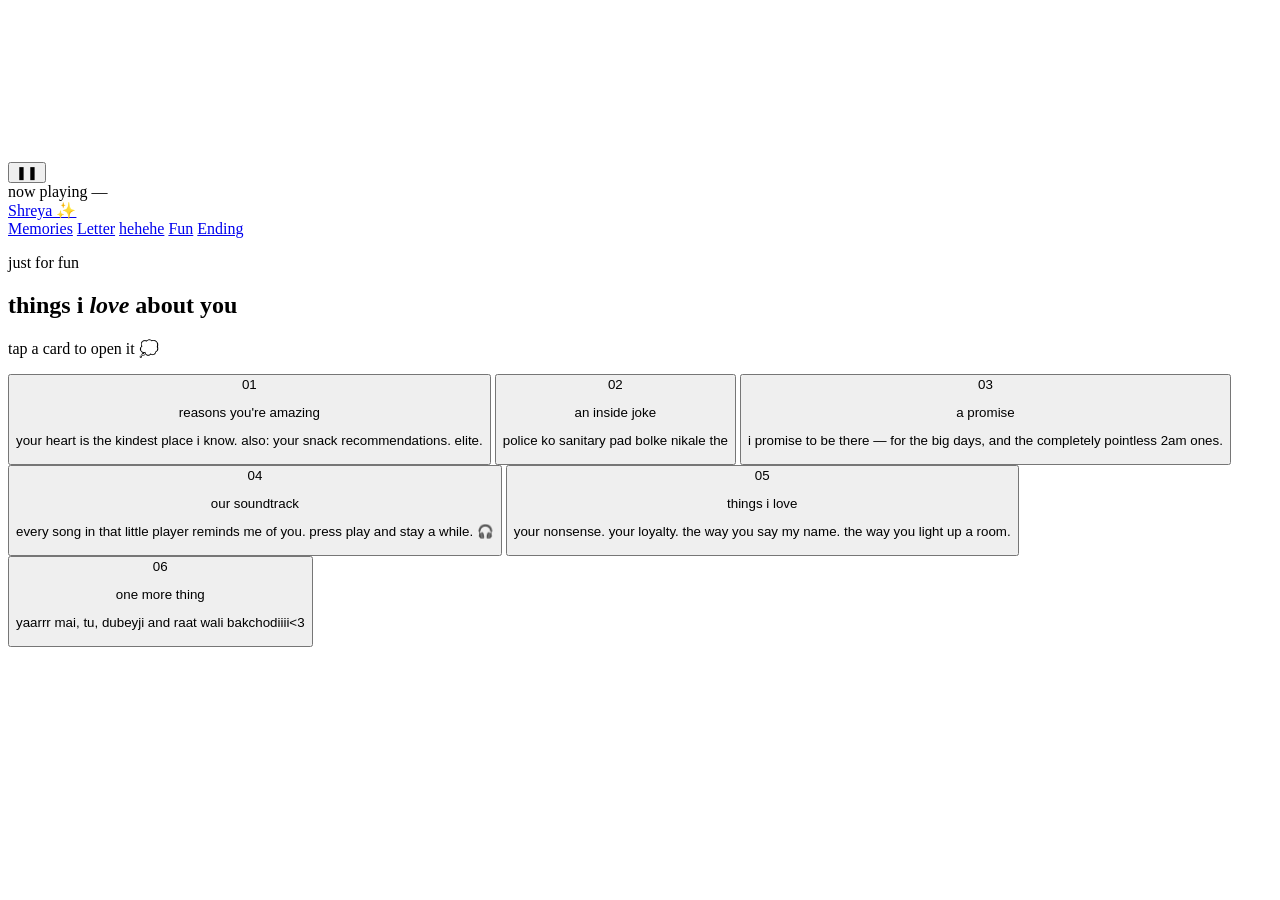
==== Shreya's Birthday/fun.html @ dc930ff2 "Add files via upload" ====
<!DOCTYPE html>
<html lang="en">
<head>
  <meta charset="UTF-8" />
  <meta name="viewport" content="width=device-width, initial-scale=1.0, viewport-fit=cover" />
  <title>Fun · Shreya's Birthday 🫶</title>
  <link rel="preconnect" href="https://fonts.googleapis.com" />
  <link rel="preconnect" href="https://fonts.gstatic.com" crossorigin />
  <link href="https://fonts.googleapis.com/css2?family=Caveat:wght@400;600;700&family=Playfair+Display:ital,wght@0,500;0,700;1,500&family=Quicksand:wght@400;500;600;700&family=Dancing+Script:wght@600;700&display=swap" rel="stylesheet" />
  <link rel="stylesheet" href="css/style.css" />
</head>
<body class="page-fun">
  <canvas id="fx" aria-hidden="true"></canvas>

  <div id="music" class="music hidden" aria-live="polite">
    <button id="music-toggle" class="music__toggle" aria-label="Play / pause music">❚❚</button>
    <div class="music__meta">
      <span class="music__label">now playing</span>
      <span id="song-name" class="music__name">—</span>
    </div>
    <div id="playlist" class="playlist" hidden>
      <p class="playlist__title">our little soundtrack 🎧</p>
      <ul id="playlist-list" class="playlist__list"></ul>
    </div>
  </div>

  <header class="topbar">
    <a class="topbar__brand" href="index.html">Shreya ✨</a>
    <nav class="topnav" aria-label="Sections">
      <a href="memories.html">Memories</a>
      <a href="letter.html">Letter</a>
      <a href="lyrics.html">hehehe</a>
      <a href="fun.html">Fun</a>
      <a href="ending.html">Ending</a>
    </nav>
  </header>

  <main class="page">
    <header class="section-head reveal">
      <p class="section-head__kicker">just for fun</p>
      <h2 class="section-head__title">things i <em>love</em> about you</h2>
      <p class="section-head__note">tap a card to open it 💭</p>
    </header>

    <div class="cards">
      <!-- ✏️ Edit the front/back of each .flip card -->
      <button class="flip reveal" style="--d:0.05s">
        <div class="flip__inner">
          <div class="flip__face flip__front"><span>01</span><p>reasons you're amazing</p></div>
          <div class="flip__face flip__back"><p>your heart is the kindest place i know. also: your snack recommendations. elite.</p></div>
        </div>
      </button>
      <button class="flip reveal" style="--d:0.1s">
        <div class="flip__inner">
          <div class="flip__face flip__front"><span>02</span><p>an inside joke</p></div>
          <div class="flip__face flip__back"><p>police ko sanitary pad bolke nikale the</p></div>
        </div>
      </button>
      <button class="flip reveal" style="--d:0.15s">
        <div class="flip__inner">
          <div class="flip__face flip__front"><span>03</span><p>a promise</p></div>
          <div class="flip__face flip__back"><p>i promise to be there — for the big days, and the completely pointless 2am ones.</p></div>
        </div>
      </button>
      <button class="flip reveal" style="--d:0.2s">
        <div class="flip__inner">
          <div class="flip__face flip__front"><span>04</span><p>our soundtrack</p></div>
          <div class="flip__face flip__back"><p>every song in that little player reminds me of you. press play and stay a while. 🎧</p></div>
        </div>
      </button>
      <button class="flip reveal" style="--d:0.25s">
        <div class="flip__inner">
          <div class="flip__face flip__front"><span>05</span><p>things i love</p></div>
          <div class="flip__face flip__back"><p>your nonsense. your loyalty. the way you say my name. the way you light up a room.</p></div>
        </div>
      </button>
      <button class="flip reveal" style="--d:0.3s">
        <div class="flip__inner">
          <div class="flip__face flip__front"><span>06</span><p>one more thing</p></div>
          <div class="flip__face flip__back"><p>yaarrr mai, tu, dubeyji and raat wali bakchodiiii&lt;3</p></div>
        </div>
      </button>
    </div>
  </main>

  <script src="js/main.js"></script>
</body>
</html>
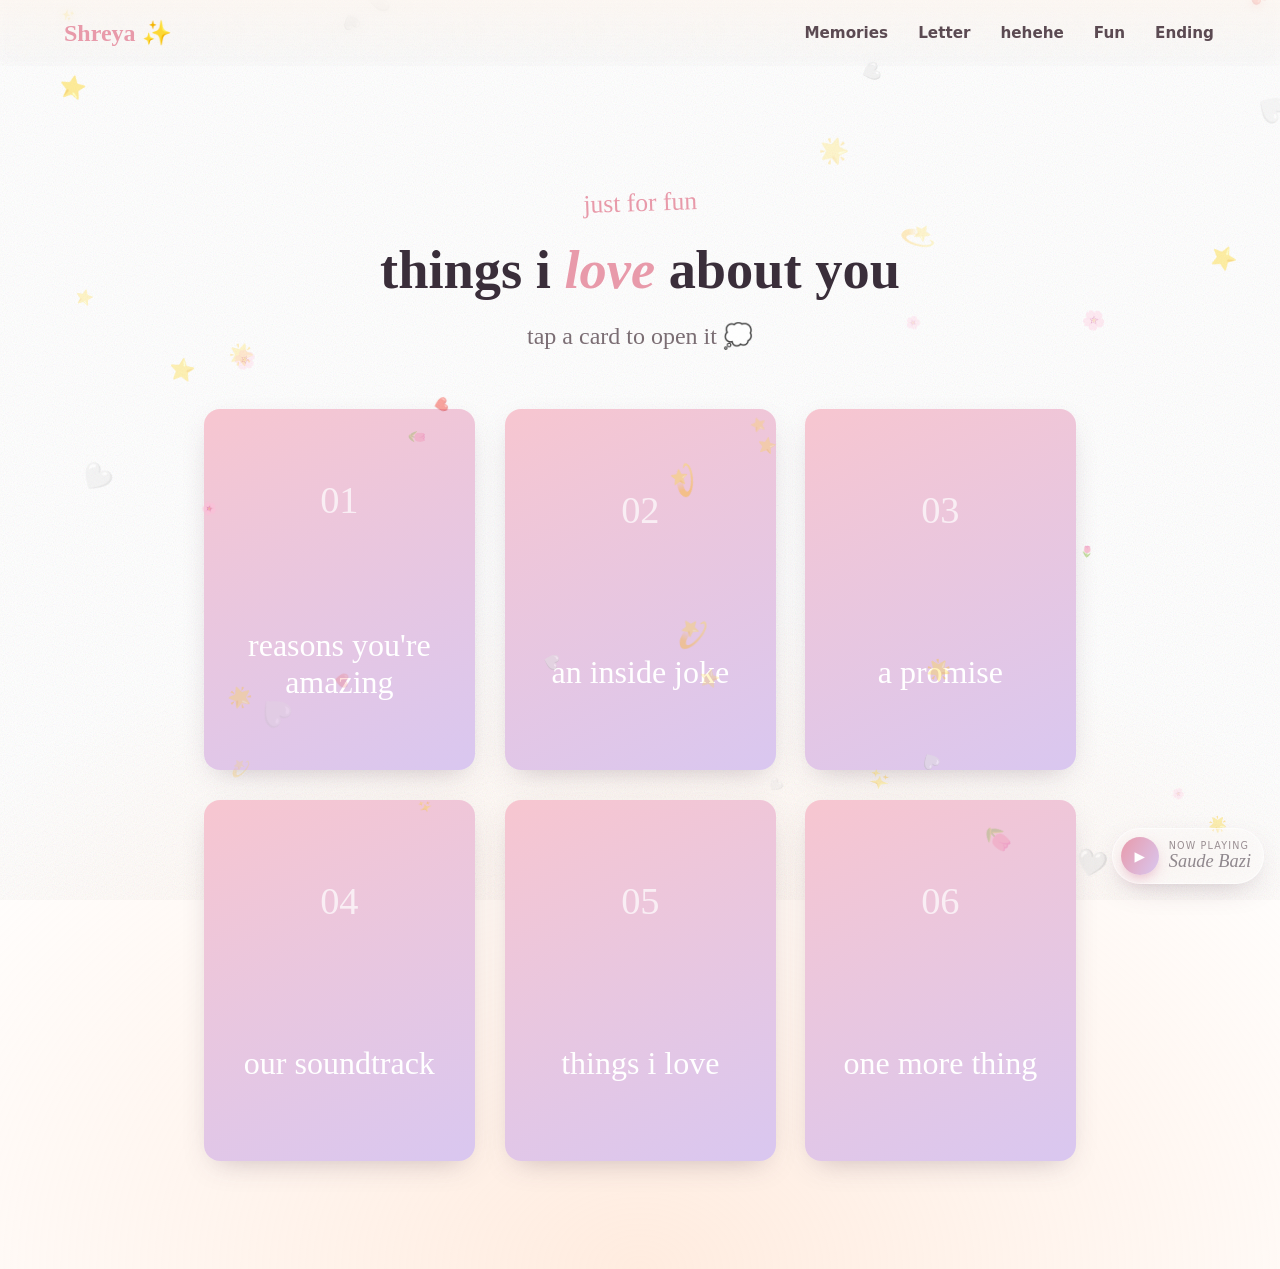
==== commit 90c97c74: "Update fun.html" ====
--- a/Shreya's Birthday/fun.html
+++ b/Shreya's Birthday/fun.html
@@ -47,7 +47,7 @@
       <button class="flip reveal" style="--d:0.05s">
         <div class="flip__inner">
           <div class="flip__face flip__front"><span>01</span><p>reasons you're amazing</p></div>
-          <div class="flip__face flip__back"><p>your heart is the kindest place i know. also: your snack recommendations. elite.</p></div>
+          <div class="flip__face flip__back"><p>your heart is the kindest place i know. also: your family<3 . elite.</p></div>
         </div>
       </button>
       <button class="flip reveal" style="--d:0.1s">
@@ -59,7 +59,7 @@
       <button class="flip reveal" style="--d:0.15s">
         <div class="flip__inner">
           <div class="flip__face flip__front"><span>03</span><p>a promise</p></div>
-          <div class="flip__face flip__back"><p>i promise to be there — for the big days, and the completely pointless 2am ones.</p></div>
+          <div class="flip__face flip__back"><p>i promise to be there — chote, bade, kharab and the completely pointless 2am ones.</p></div>
         </div>
       </button>
       <button class="flip reveal" style="--d:0.2s">
--- a/Shreya's Birthday/css/style.css
+++ b/Shreya's Birthday/css/style.css
@@ -0,0 +1,353 @@
+/* ============================================================= */
+/*  SHREYA'S BIRTHDAY — multi-page experience                    */
+/*  Palette: blush • lavender • cream • peach • gold • ink        */
+/* ============================================================= */
+
+:root {
+  --cream:    #fdf6f0;
+  --blush:    #f7c6d0;
+  --rose:     #e89aaa;
+  --lavender: #d9c7f0;
+  --peach:    #ffd9c0;
+  --gold:     #e9c46a;
+  --ink:      #5b4a52;
+  --deep:     #3a2e3a;
+  --paper:    #fffaf3;
+  --nav-ink:  var(--ink);
+
+  --font-display: 'Playfair Display', Georgia, serif;
+  --font-script:  'Dancing Script', 'Segoe Script', cursive;
+  --font-hand:    'Caveat', 'Comic Sans MS', cursive;
+  --font-body:    'Quicksand', system-ui, -apple-system, sans-serif;
+
+  --shadow-soft: 0 18px 40px -18px rgba(90, 60, 80, .45);
+  --shadow-card: 0 10px 30px -12px rgba(90, 60, 80, .35);
+}
+
+* { margin: 0; padding: 0; box-sizing: border-box; }
+html { -webkit-text-size-adjust: 100%; }
+body {
+  font-family: var(--font-body);
+  color: var(--ink);
+  background:
+    radial-gradient(120% 80% at 15% 0%, var(--peach) 0%, transparent 45%),
+    radial-gradient(120% 90% at 100% 10%, var(--lavender) 0%, transparent 50%),
+    radial-gradient(140% 120% at 50% 100%, var(--blush) 0%, transparent 55%),
+    var(--cream);
+  background-attachment: fixed;
+  overflow-x: hidden;
+  line-height: 1.6;
+  min-height: 100vh;
+}
+img { display: block; max-width: 100%; }
+button { font-family: inherit; cursor: pointer; border: none; background: none; color: inherit; }
+a { color: inherit; }
+em { font-style: italic; }
+
+/* faint paper grain */
+body::before {
+  content: ""; position: fixed; inset: 0; pointer-events: none; z-index: 1;
+  opacity: .35; mix-blend-mode: multiply;
+  background-image: url("data:image/svg+xml,%3Csvg xmlns='http://www.w3.org/2000/svg' width='120' height='120'%3E%3Cfilter id='n'%3E%3CfeTurbulence type='fractalNoise' baseFrequency='0.9' numOctaves='2'/%3E%3C/filter%3E%3Crect width='100%25' height='100%25' filter='url(%23n)' opacity='0.4'/%3E%3C/svg%3E");
+}
+
+/* ambient fx canvas (sits above content, low-alpha, click-through) */
+#fx { position: fixed; inset: 0; z-index: 6; pointer-events: none; }
+
+/* page fade transitions */
+body { opacity: 0; transition: opacity .6s ease; }
+body.is-loaded { opacity: 1; }
+body.is-leaving { opacity: 0; transition: opacity .4s ease; }
+
+.page { position: relative; z-index: 2; min-height: 100vh; min-height: 100svh; }
+.wrap { max-width: 1100px; margin: 0 auto; padding: 0 5vw; }
+
+/* reveal-on-scroll */
+.reveal { opacity: 0; transform: translateY(38px); transition: opacity 1s ease, transform 1s cubic-bezier(.2,.7,.2,1); }
+.reveal.in { opacity: 1; transform: none; }
+
+/* shared section heading */
+.section-head { text-align: center; padding: 13vh 6vw 3vh; max-width: 760px; margin: 0 auto; }
+.section-head__kicker { font-family: var(--font-hand); font-size: clamp(1.1rem,3.5vw,1.6rem); color: var(--rose); transform: rotate(-2deg); }
+.section-head__title { font-family: var(--font-display); font-weight: 700; font-size: clamp(2rem,7vw,3.4rem); color: var(--deep); line-height: 1.1; margin: .3em 0; }
+.section-head__title em { font-family: var(--font-script); color: var(--rose); }
+.section-head__note { font-family: var(--font-hand); font-size: clamp(1.1rem,3.5vw,1.5rem); color: var(--ink); opacity: .8; }
+
+/* ============================================================= */
+/*  TOP NAV (on sub-pages)                                       */
+/* ============================================================= */
+.topbar {
+  position: sticky; top: 0; z-index: 40;
+  display: flex; align-items: center; justify-content: space-between; gap: 12px;
+  padding: 14px 5vw; color: var(--nav-ink);
+  background: linear-gradient(180deg, rgba(253,246,240,.7), rgba(253,246,240,0));
+  backdrop-filter: blur(4px);
+}
+.topbar__brand { font-family: var(--font-script); font-size: 1.5rem; font-weight: 700; color: var(--rose); text-decoration: none; white-space: nowrap; }
+.topnav { display: flex; flex-wrap: wrap; gap: clamp(10px,2.4vw,26px); justify-content: flex-end; }
+.topnav a {
+  position: relative; font-weight: 600; font-size: clamp(.8rem,2.4vw,.95rem);
+  color: var(--nav-ink); text-decoration: none; padding: 4px 2px;
+  transition: color .3s; white-space: nowrap;
+}
+.topnav a::after {
+  content: ""; position: absolute; left: 0; bottom: -2px; height: 2px; width: 100%;
+  background: var(--rose); transform: scaleX(0); transform-origin: var(--ox, 0%);
+  transition: transform .35s cubic-bezier(.2,.8,.2,1);
+}
+.topnav a:hover { color: var(--rose); }
+.topnav a:hover::after { transform: scaleX(1); }
+
+/* ============================================================= */
+/*  HOME / INTRO + MENU                                          */
+/* ============================================================= */
+.home { display: grid; place-items: center; text-align: center; padding: 9vh 6vw 12vh; overflow: hidden; }
+.home__sky {
+  position: absolute; inset: -20% -10%; z-index: 0;
+  background:
+    radial-gradient(40% 40% at 20% 30%, rgba(255,217,192,.9), transparent 70%),
+    radial-gradient(45% 45% at 80% 25%, rgba(217,199,240,.9), transparent 70%),
+    radial-gradient(50% 50% at 50% 85%, rgba(247,198,208,.95), transparent 70%);
+  filter: blur(8px); animation: drift 18s ease-in-out infinite alternate;
+}
+@keyframes drift { from { transform: translate3d(-2%,-1%,0) scale(1.02);} to { transform: translate3d(2%,2%,0) scale(1.06);} }
+
+.home__photos { position: absolute; inset: 0; z-index: 1; pointer-events: none; }
+.home-photo {
+  position: absolute; width: clamp(90px,22vw,190px); background: #fff; padding: 8px 8px 30px;
+  border-radius: 6px; box-shadow: var(--shadow-soft); opacity: 0;
+  animation: floatIn 1.4s ease forwards, bob 7s ease-in-out infinite;
+}
+.home-photo img { width: 100%; aspect-ratio: 1/1; object-fit: cover; border-radius: 3px; }
+.home-photo--1 { top: 12%; left: 8%;  transform: rotate(-9deg); animation-delay: .3s, 1.7s; }
+.home-photo--2 { top: 16%; right: 9%; transform: rotate(8deg);  animation-delay: .6s, 2.1s; }
+.home-photo--3 { bottom: 12%; left: 50%; margin-left: clamp(-45px,-11vw,-95px); transform: rotate(-3deg); animation-delay: .9s, 1.9s; }
+@keyframes floatIn { from { opacity: 0; transform: translateY(40px) scale(.8) rotate(var(--r,0)); } to { opacity: .92; } }
+@keyframes bob { 0%,100% { translate: 0 0; } 50% { translate: 0 -14px; } }
+
+.home__hero { position: relative; z-index: 3; max-width: 660px; }
+.home__eyebrow { font-family: var(--font-hand); font-size: clamp(1.2rem,4vw,1.8rem); color: var(--rose); opacity: 0; animation: rise .9s .2s ease forwards; }
+.home__title { margin: .2em 0 .1em; line-height: .95; }
+.home__title .l1 { display: block; font-family: var(--font-display); font-weight: 700; font-size: clamp(2.6rem,12vw,6rem); color: var(--deep); opacity: 0; animation: rise 1s .35s ease forwards; }
+.home__title .l2 { display: block; font-family: var(--font-script); font-weight: 700; font-size: clamp(3rem,15vw,7rem); color: var(--rose); opacity: 0; animation: rise 1s .6s ease forwards; }
+.home__sub { font-family: var(--font-hand); font-size: clamp(1.2rem,4vw,1.7rem); color: var(--ink); opacity: 0; animation: rise 1s 1.1s ease forwards; }
+.home__hint { margin-top: 1.2em; font-size: .8rem; letter-spacing: .14em; text-transform: uppercase; color: var(--ink); opacity: 0; animation: rise 1s 1.4s ease forwards; }
+@keyframes rise { from { opacity: 0; transform: translateY(28px);} to { opacity: 1; transform: none; } }
+
+.start-btn {
+  margin-top: 1.8em; display: inline-flex; align-items: center; gap: .5em;
+  padding: .85em 1.9em; border-radius: 999px; font-weight: 600; font-size: clamp(1rem,3.6vw,1.2rem);
+  color: #fff; background: linear-gradient(120deg, var(--rose), #d98aa8);
+  box-shadow: 0 14px 30px -10px rgba(217,138,168,.8);
+  opacity: 0; animation: rise 1s 1.25s ease forwards;
+  transition: transform .35s cubic-bezier(.2,.8,.2,1), box-shadow .35s;
+}
+.start-btn:hover { transform: translateY(-3px) scale(1.03); box-shadow: 0 20px 40px -12px rgba(217,138,168,.95); }
+.start-btn .spark { animation: twinkle 1.6s ease-in-out infinite; }
+@keyframes twinkle { 0%,100% { opacity: 1; transform: scale(1) rotate(0);} 50% { opacity: .5; transform: scale(1.25) rotate(20deg);} }
+
+/* the menu of chapters */
+.home__menu {
+  position: relative; z-index: 3; display: flex; flex-wrap: wrap; gap: clamp(14px,3vw,34px);
+  justify-content: center; margin-top: 7vh;
+  opacity: 0; animation: rise 1s 1.5s ease forwards;   /* reveals on its own, no JS needed */
+}
+.home__menu.ready { opacity: 1; animation: none; }
+.mlink {
+  position: relative; font-family: var(--font-display); font-weight: 500;
+  font-size: clamp(1.15rem,4vw,1.8rem); color: var(--deep); text-decoration: none;
+  padding: 6px 4px 12px; transition: color .35s, transform .35s, text-shadow .35s;
+}
+.mlink:hover { color: var(--rose); transform: translateY(-3px); text-shadow: 0 6px 18px rgba(232,154,170,.5); }
+.mlink .uline {
+  position: absolute; left: 0; bottom: 5px; height: 2px; width: 100%;
+  background: linear-gradient(90deg, var(--rose), var(--lavender), var(--gold));
+  transform: scaleX(0); transform-origin: var(--ox, 0%);
+  transition: transform .45s cubic-bezier(.2,.8,.2,1);
+}
+.mlink:hover .uline { transform: scaleX(1); }
+.mlink .tip {
+  position: absolute; left: 50%; bottom: calc(100% + 12px); translate: -50% 0;
+  white-space: nowrap; background: rgba(255,255,255,.94); color: var(--ink);
+  font-family: var(--font-hand); font-size: 1.1rem; padding: 7px 14px; border-radius: 999px;
+  box-shadow: var(--shadow-card); opacity: 0; transform: translateY(8px);
+  transition: opacity .3s, transform .3s; pointer-events: none;
+}
+.mlink:hover .tip { opacity: 1; transform: translateY(0); }
+/* "More" dropdown */
+.mlink--more { cursor: pointer; }
+.dropdown {
+  position: absolute; top: calc(100% + 6px); left: 50%; translate: -50% 0;
+  list-style: none; background: rgba(255,255,255,.96); border-radius: 14px;
+  box-shadow: var(--shadow-soft); padding: 10px; min-width: 200px;
+  display: grid; gap: 4px; opacity: 0; visibility: hidden; transform: translateY(-8px);
+  transition: opacity .3s, transform .3s, visibility .3s;
+}
+.mlink--more:hover .dropdown, .mlink--more.open .dropdown { opacity: 1; visibility: visible; transform: translateY(0); }
+.dropdown a { display: block; padding: 8px 12px; border-radius: 8px; font-family: var(--font-hand); font-size: 1.25rem; text-decoration: none; color: var(--ink); transition: background .25s, color .25s; }
+.dropdown a:hover { background: rgba(247,198,208,.4); color: var(--rose); }
+
+/* ============================================================= */
+/*  PAGE: MEMORIES (scrapbook)                                   */
+/* ============================================================= */
+.page-memories { background: radial-gradient(120% 90% at 50% 0%, rgba(255,217,192,.5), transparent 60%); }
+.scrapbook {
+  max-width: 1100px; margin: 0 auto; padding: 2vh 5vw 12vh;
+  display: grid; grid-template-columns: repeat(auto-fit, minmax(190px,1fr));
+  gap: clamp(20px,4vw,48px); align-items: center; justify-items: center;
+}
+.polaroid {
+  position: relative; background: #fff; padding: 12px 12px 44px; border-radius: 8px;
+  box-shadow: var(--shadow-card); width: min(86%, 300px); cursor: pointer;
+  transform: rotate(var(--rot,0deg)); transition: transform .5s cubic-bezier(.2,.8,.2,1), box-shadow .5s;
+  animation: popIn .9s var(--d,0s) cubic-bezier(.2,.8,.2,1) both;
+}
+.polaroid img { width: 100%; aspect-ratio: 4/5; object-fit: cover; border-radius: 4px; transition: transform .6s ease; }
+.polaroid--tall img { aspect-ratio: 3/4; }
+.polaroid figcaption, .polaroid--note p { font-family: var(--font-hand); font-size: 1.35rem; color: var(--ink); text-align: center; margin-top: 10px; line-height: 1.15; }
+.polaroid--note { padding: 22px 18px; background: linear-gradient(160deg,#fff,#fff6ef); display: grid; place-items: center; min-height: 180px; cursor: default; }
+.polaroid--note p { font-size: 1.5rem; margin: 0; }
+.polaroid::before {
+  content: ""; position: absolute; top: -12px; left: 50%; translate: -50% 0;
+  width: 70px; height: 22px; background: rgba(232,154,170,.55); border-radius: 2px;
+  box-shadow: 0 2px 6px rgba(0,0,0,.08); transform: rotate(-3deg);
+}
+.polaroid:hover { transform: rotate(0deg) translateY(-10px) scale(1.04); box-shadow: 0 26px 50px -16px rgba(90,60,80,.5); z-index: 5; }
+.polaroid:hover img { transform: scale(1.06); }
+@keyframes popIn { from { opacity: 0; transform: rotate(var(--rot,0)) translateY(40px) scale(.85);} to { opacity: 1; } }
+
+/* lightbox */
+.lightbox {
+  position: fixed; inset: 0; z-index: 90; display: grid; place-items: center; gap: 10px;
+  background: rgba(30,18,30,.86); backdrop-filter: blur(8px); opacity: 0; pointer-events: none;
+  transition: opacity .4s; padding: 6vh 6vw;
+}
+.lightbox.open { opacity: 1; pointer-events: auto; }
+.lightbox img { max-width: 86vw; max-height: 72vh; border-radius: 12px; box-shadow: 0 30px 60px -20px rgba(0,0,0,.7); transform: scale(.9); transition: transform .4s; }
+.lightbox.open img { transform: scale(1); }
+.lightbox figcaption { color: #fff; font-family: var(--font-hand); font-size: 1.4rem; text-align: center; }
+
+/* ============================================================= */
+/*  PAGE: LETTER                                                 */
+/* ============================================================= */
+.page-letter { background: radial-gradient(120% 100% at 50% 0%, #2c1f2c, #4a3548 70%); color: #fff; --nav-ink: #fff; }
+.page-letter .section-head__title { color: #fff; }
+.page-letter .section-head__kicker { color: var(--blush); }
+.page-letter .section-head__note { color: rgba(255,255,255,.7); }
+.letter { padding: 4vh 5vw 14vh; display: grid; place-items: center; }
+.letter__paper {
+  position: relative; max-width: 640px; width: 100%; background: var(--paper); color: var(--ink);
+  padding: clamp(34px,7vw,64px) clamp(26px,6vw,56px); border-radius: 10px; box-shadow: var(--shadow-soft);
+  background-image: repeating-linear-gradient(transparent, transparent 33px, rgba(232,154,170,.18) 34px),
+                   radial-gradient(120% 60% at 50% 0%, #fff, var(--paper));
+}
+.letter__pin { position: absolute; top: -14px; left: 50%; translate: -50% 0; width: 18px; height: 18px; background: radial-gradient(circle at 35% 30%, #ff9bb3, var(--rose)); border-radius: 50%; box-shadow: 0 6px 14px -4px rgba(217,138,168,.9); }
+.letter__dear { font-family: var(--font-script); font-size: clamp(1.6rem,6vw,2.4rem); color: var(--deep); margin-bottom: .4em; }
+.letter__body p { font-family: var(--font-hand); font-size: clamp(1.25rem,4.6vw,1.7rem); color: var(--ink); margin: .55em 0; line-height: 1.45; }
+.letter__sign { font-family: var(--font-script); font-size: clamp(1.5rem,5.5vw,2.2rem); color: var(--deep); margin-top: 1em; text-align: right; }
+.letter__name { color: var(--rose); }
+.letter__caret { display: none; color: var(--rose); font-weight: 700; animation: blink 1s steps(1) infinite; }
+.letter__caret.on { display: inline; }
+@keyframes blink { 50% { opacity: 0; } }
+
+/* ============================================================= */
+/*  PAGE: LYRICS (Reels style)                                   */
+/* ============================================================= */
+.page-lyrics { background: #160d16; --nav-ink: #fff; }
+.lyrics__hint { position: fixed; top: 5vh; left: 50%; translate: -50% 0; z-index: 30; font-family: var(--font-hand); font-size: 1.3rem; color: #fff; opacity: .85; text-shadow: 0 2px 10px rgba(0,0,0,.5); }
+.lyric {
+  position: relative; min-height: 100vh; min-height: 100svh; display: grid; place-items: center;
+  padding: 12vh 8vw; text-align: center; background-size: cover; background-position: center;
+  opacity: .32; transform: scale(.9); filter: blur(2px);
+  transition: opacity .7s ease, transform .7s cubic-bezier(.2,.7,.2,1), filter .7s ease;
+}
+.lyric::before { content: ""; position: absolute; inset: 0; background: linear-gradient(180deg, rgba(22,13,22,.55), rgba(22,13,22,.72)); }
+.lyric:not([data-bg]) { background: radial-gradient(120% 100% at 50% 0%, var(--lavender), #160d16); }
+.lyric:not([data-bg])::before { background: linear-gradient(180deg, rgba(40,24,40,.4), rgba(40,24,40,.65)); }
+.lyric__text { position: relative; z-index: 2; max-width: 16ch; font-family: var(--font-display); font-weight: 500; font-style: italic; font-size: clamp(1.8rem,7vw,3.6rem); color: #fff; line-height: 1.25; text-shadow: 0 4px 30px rgba(0,0,0,.55); }
+.lyric.is-active { opacity: 1; transform: scale(1); filter: blur(0); }
+.lyric.is-active .lyric__text { animation: lyricIn 1s ease both; }
+@keyframes lyricIn { from { opacity: 0; transform: translateY(20px);} to { opacity: 1; transform: none; } }
+.lyric.is-active + .lyric { opacity: .22; }
+.lyric:has(+ .lyric.is-active) { opacity: .22; }
+
+/* ============================================================= */
+/*  PAGE: FUN (flip cards)                                       */
+/* ============================================================= */
+.page-fun { background: radial-gradient(120% 90% at 50% 100%, rgba(255,217,192,.5), transparent 60%); }
+.cards { max-width: 1000px; margin: 1vh auto 0; padding: 2vh 5vw 12vh; display: grid; grid-template-columns: repeat(auto-fit, minmax(220px,1fr)); gap: clamp(16px,3vw,30px); }
+.flip { perspective: 1200px; background: none; animation: popIn .8s var(--d,0s) ease both; }
+.flip__inner { position: relative; width: 100%; aspect-ratio: 3/4; transition: transform .8s cubic-bezier(.2,.8,.2,1); transform-style: preserve-3d; }
+.flip.open .flip__inner, .flip:hover .flip__inner { transform: rotateY(180deg); }
+.flip__face { position: absolute; inset: 0; backface-visibility: hidden; border-radius: 16px; display: grid; place-items: center; text-align: center; padding: 22px; box-shadow: var(--shadow-card); }
+.flip__front { background: linear-gradient(155deg, var(--blush), var(--lavender)); color: #fff; }
+.flip__front span { font-family: var(--font-display); font-size: 2.4rem; opacity: .7; }
+.flip__front p { font-family: var(--font-script); font-size: clamp(1.4rem,5vw,2rem); margin-top: .3em; }
+.flip__back { background: var(--paper); transform: rotateY(180deg); color: var(--ink); border: 1px solid rgba(232,154,170,.4); }
+.flip__back p { font-family: var(--font-hand); font-size: clamp(1.15rem,4.5vw,1.5rem); line-height: 1.4; }
+
+/* ============================================================= */
+/*  PAGE: ENDING                                                 */
+/* ============================================================= */
+.page-ending { background: #1c111c; color: #fff; --nav-ink: #fff; display: grid; place-items: center; text-align: center; padding: 12vh 6vw; overflow: hidden; }
+.ending__montage { position: absolute; inset: 0; z-index: 0; }
+.ending__montage .kb { position: absolute; width: 46%; aspect-ratio: 3/4; object-fit: cover; border-radius: 10px; box-shadow: 0 20px 50px -20px rgba(0,0,0,.6); opacity: .5; }
+.ending__montage .kb1 { top: 6%; left: 6%; animation: kb 14s ease-in-out infinite; }
+.ending__montage .kb2 { top: 14%; right: 6%; animation: kb 16s ease-in-out infinite .5s; }
+.ending__montage .kb3 { bottom: 8%; left: 10%; animation: kb 15s ease-in-out infinite 1s; }
+.ending__montage .kb4 { bottom: 6%; right: 9%; width: 38%; animation: kb 17s ease-in-out infinite 1.5s; }
+@keyframes kb { 0%,100%{ transform: scale(1) rotate(-2deg) } 50%{ transform: scale(1.08) rotate(2deg) } }
+.ending__veil { position: absolute; inset: 0; background: radial-gradient(120% 100% at 50% 50%, rgba(28,17,28,.35), rgba(28,17,28,.85)); }
+.ending__content { position: relative; z-index: 2; max-width: 700px; }
+.ending__kicker { font-family: var(--font-hand); font-size: clamp(1.2rem,4vw,1.7rem); color: #fff; opacity: .85; }
+.ending__title { font-family: var(--font-display); font-weight: 700; font-size: clamp(2.4rem,10vw,5rem); color: #fff; line-height: 1.05; margin: .2em 0; text-shadow: 0 6px 30px rgba(0,0,0,.5); }
+.ending__title span { font-family: var(--font-script); color: var(--blush); }
+.ending__line { font-family: var(--font-hand); font-size: clamp(1.3rem,5vw,1.9rem); color: #fff; opacity: .95; margin-top: .6em; }
+.credits { margin-top: 5vh; font-family: var(--font-hand); font-size: clamp(1.05rem,4vw,1.4rem); color: #fff; opacity: .8; line-height: 1.7; }
+.credits__sig { color: var(--blush); margin-top: .6em; }
+.replay { margin-top: 4vh; padding: .7em 1.5em; border-radius: 999px; font-weight: 600; background: rgba(255,255,255,.16); color: #fff; border: 1px solid rgba(255,255,255,.4); backdrop-filter: blur(6px); transition: transform .3s, background .3s; }
+.replay:hover { transform: translateY(-2px); background: rgba(255,255,255,.28); }
+
+/* ============================================================= */
+/*  HIDDEN MUSIC PILL (shared, on every page)                   */
+/* ============================================================= */
+.music {
+  position: fixed; right: 16px; bottom: 16px; z-index: 70;
+  display: flex; align-items: center; gap: 10px; padding: 8px 12px 8px 8px; border-radius: 999px;
+  background: rgba(255,255,255,.4); backdrop-filter: blur(10px); box-shadow: var(--shadow-card);
+  border: 1px solid rgba(255,255,255,.6); transition: transform .5s ease, opacity .5s ease; max-width: 80vw;
+}
+.music.hidden { opacity: 0; transform: translateY(20px); pointer-events: none; }
+.music.pulse { animation: pulse 1.6s ease-in-out infinite; }
+@keyframes pulse { 0%,100%{ box-shadow: 0 0 0 0 rgba(232,154,170,.5) } 50%{ box-shadow: 0 0 0 12px rgba(232,154,170,0) } }
+.music__toggle { width: 38px; height: 38px; border-radius: 50%; flex: 0 0 auto; background: linear-gradient(120deg, var(--rose), var(--lavender)); color: #fff; display: grid; place-items: center; font-size: .85rem; box-shadow: 0 6px 16px -6px rgba(217,138,168,.9); transition: transform .3s; }
+.music__toggle:hover { transform: scale(1.08); }
+.music__meta { display: flex; flex-direction: column; line-height: 1.1; min-width: 0; cursor: pointer; }
+.music__label { font-size: .6rem; letter-spacing: .12em; text-transform: uppercase; color: var(--ink); opacity: .6; }
+.music__name { font-family: var(--font-hand); font-size: 1.15rem; color: var(--deep); white-space: nowrap; overflow: hidden; text-overflow: ellipsis; max-width: 42vw; }
+.music__name.paused { opacity: .55; font-style: italic; }
+.playlist { position: absolute; bottom: calc(100% + 10px); right: 0; width: 240px; background: rgba(255,255,255,.92); backdrop-filter: blur(12px); border-radius: 14px; padding: 14px; box-shadow: var(--shadow-soft); border: 1px solid rgba(232,154,170,.4); }
+.playlist__title { font-family: var(--font-script); font-size: 1.3rem; color: var(--rose); margin-bottom: .5em; text-align: center; }
+.playlist__list { list-style: none; display: flex; flex-direction: column; gap: 6px; }
+.playlist__list li { font-family: var(--font-hand); font-size: 1.2rem; color: var(--ink); padding: 6px 10px; border-radius: 8px; display: flex; align-items: center; gap: 8px; cursor: pointer; transition: background .25s; }
+.playlist__list li:hover { background: rgba(247,198,208,.4); }
+.playlist__list li.active { background: rgba(217,199,240,.55); color: var(--deep); }
+.playlist__list li .eqi { font-size: .8rem; opacity: 0; }
+.playlist__list li.active .eqi { opacity: 1; animation: eq 1s ease-in-out infinite; }
+
+/* ============================================================= */
+/*  RESPONSIVE                                                   */
+/* ============================================================= */
+@media (max-width: 600px) {
+  .home-photo { width: clamp(72px,26vw,120px); padding: 5px 5px 20px; }
+  .home-photo--3 { display: none; }
+  .topnav { gap: 10px; }
+  .scrapbook { grid-template-columns: repeat(2,1fr); gap: 16px; }
+  .polaroid { padding: 8px 8px 30px; }
+  .polaroid figcaption, .polaroid--note p { font-size: 1.05rem; }
+  .music__name { max-width: 34vw; }
+}
+@media (prefers-reduced-motion: reduce) {
+  * { animation-duration: .001s !important; }
+  body { transition: none; }
+}
